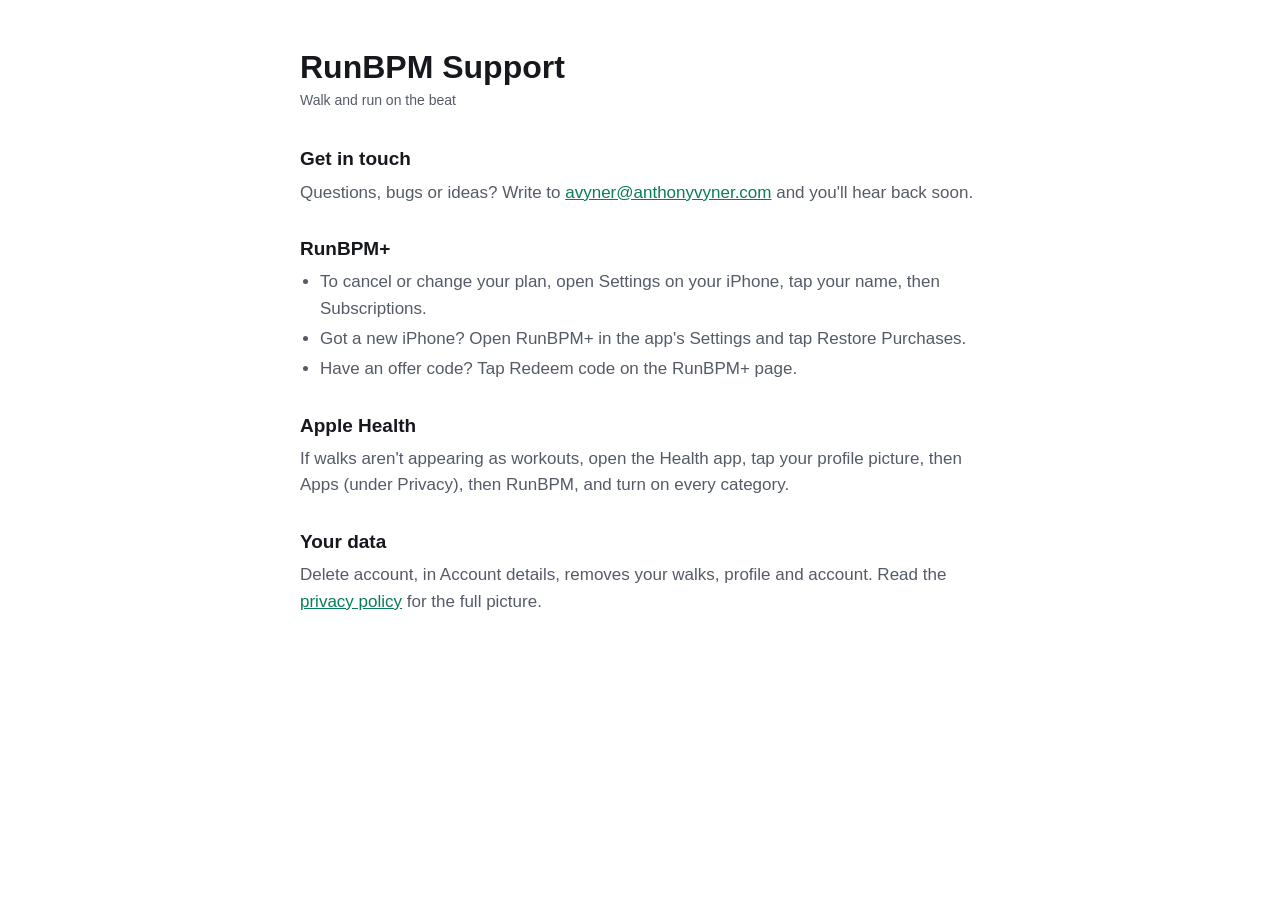
==== index.html @ c3a25493 "Privacy policy and support page for RunBPM Co-Authored-By: Claude Opus 5.5 <noreply@anthropic.com>" ====
<!doctype html>
<html lang="en">
<head>
  <meta charset="utf-8">
  <meta name="viewport" content="width=device-width, initial-scale=1">
  <title>RunBPM Support</title>
  <style>
    :root { --bg: #ffffff; --text: #16181d; --muted: #555b66; --accent: #0a7d55; }
    @media (prefers-color-scheme: dark) {
      :root { --bg: #0d0f12; --text: #f1f3f5; --muted: #a3a9b3; --accent: #5ef2a8; }
    }
    body { margin: 0; background: var(--bg); color: var(--text);
      font: 17px/1.55 -apple-system, BlinkMacSystemFont, "Segoe UI", Roboto, sans-serif; }
    main { max-width: 680px; margin: 0 auto; padding: 48px 16px 64px; }
    h1 { font-size: 32px; line-height: 1.2; margin: 0 0 4px; }
    .date { color: var(--muted); font-size: 14px; margin: 0 0 32px; }
    h2 { font-size: 19px; margin: 28px 0 6px; }
    p { margin: 0; color: var(--muted); }
    ul { margin: 0; padding-left: 20px; color: var(--muted); }
    li { margin: 4px 0; }
    a { color: var(--accent); }
  </style>
</head>
<body>
  <main>
    <h1>RunBPM Support</h1>
    <p class="date">Walk and run on the beat</p>
    <h2>Get in touch</h2>
    <p>Questions, bugs or ideas? Write to <a href="mailto:avyner@anthonyvyner.com">avyner@anthonyvyner.com</a> and you'll hear back soon.</p>
    <h2>RunBPM+</h2>
    <ul>
      <li>To cancel or change your plan, open Settings on your iPhone, tap your name, then Subscriptions.</li>
      <li>Got a new iPhone? Open RunBPM+ in the app's Settings and tap Restore Purchases.</li>
      <li>Have an offer code? Tap Redeem code on the RunBPM+ page.</li>
    </ul>
    <h2>Apple Health</h2>
    <p>If walks aren't appearing as workouts, open the Health app, tap your profile picture, then Apps (under Privacy), then RunBPM, and turn on every category.</p>
    <h2>Your data</h2>
    <p>Delete account, in Account details, removes your walks, profile and account. Read the <a href="privacy.html">privacy policy</a> for the full picture.</p>
  </main>
</body>
</html>
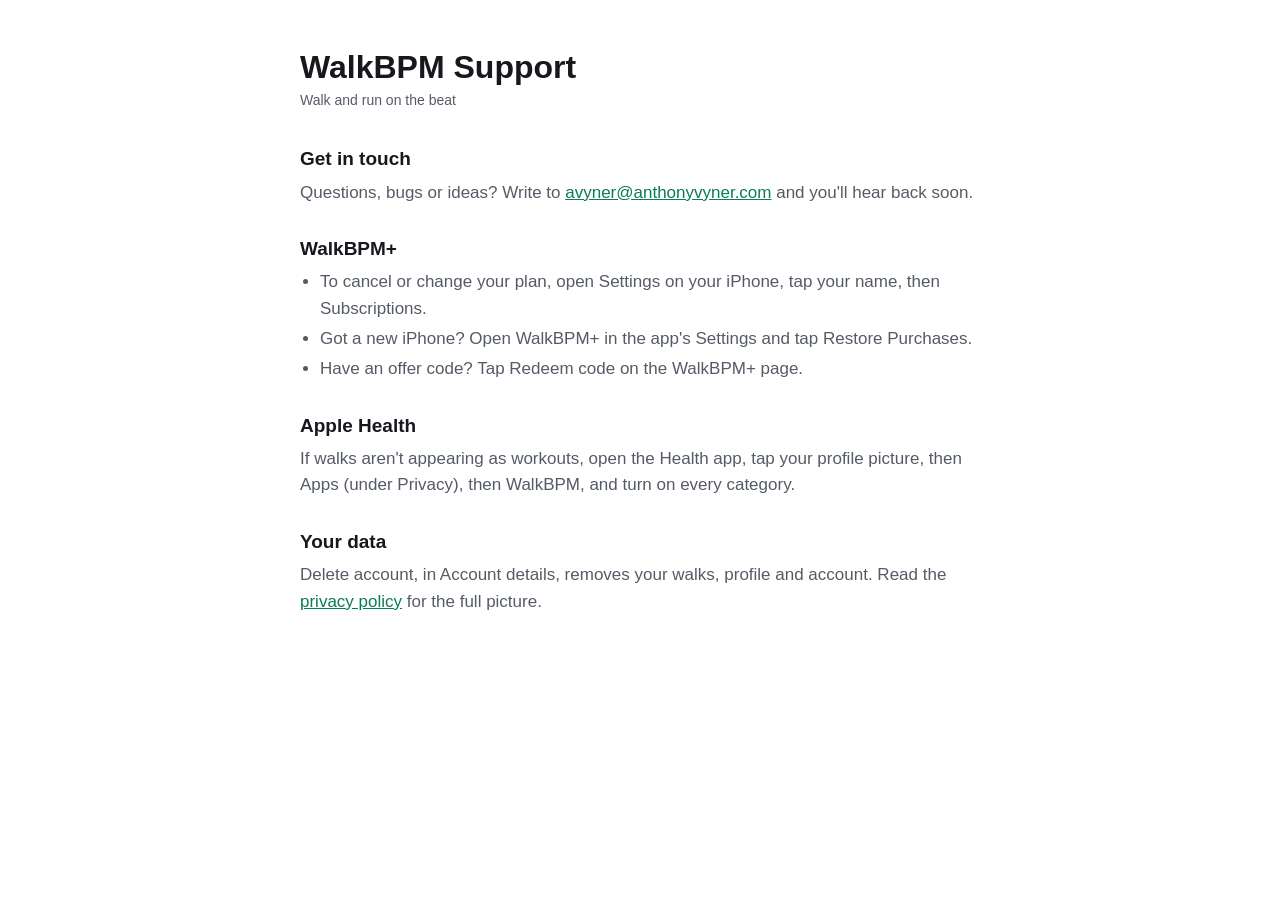
==== commit 803020f9: "Rename to WalkBPM and serve from walkbpm.app Co-Authored-By: Claude Opus 5.5 <noreply@anthropic.com>" ====
--- a/index.html
+++ b/index.html
@@ -3,7 +3,7 @@
 <head>
   <meta charset="utf-8">
   <meta name="viewport" content="width=device-width, initial-scale=1">
-  <title>RunBPM Support</title>
+  <title>WalkBPM Support</title>
   <style>
     :root { --bg: #ffffff; --text: #16181d; --muted: #555b66; --accent: #0a7d55; }
     @media (prefers-color-scheme: dark) {
@@ -23,18 +23,18 @@
 </head>
 <body>
   <main>
-    <h1>RunBPM Support</h1>
+    <h1>WalkBPM Support</h1>
     <p class="date">Walk and run on the beat</p>
     <h2>Get in touch</h2>
     <p>Questions, bugs or ideas? Write to <a href="mailto:avyner@anthonyvyner.com">avyner@anthonyvyner.com</a> and you'll hear back soon.</p>
-    <h2>RunBPM+</h2>
+    <h2>WalkBPM+</h2>
     <ul>
       <li>To cancel or change your plan, open Settings on your iPhone, tap your name, then Subscriptions.</li>
-      <li>Got a new iPhone? Open RunBPM+ in the app's Settings and tap Restore Purchases.</li>
-      <li>Have an offer code? Tap Redeem code on the RunBPM+ page.</li>
+      <li>Got a new iPhone? Open WalkBPM+ in the app's Settings and tap Restore Purchases.</li>
+      <li>Have an offer code? Tap Redeem code on the WalkBPM+ page.</li>
     </ul>
     <h2>Apple Health</h2>
-    <p>If walks aren't appearing as workouts, open the Health app, tap your profile picture, then Apps (under Privacy), then RunBPM, and turn on every category.</p>
+    <p>If walks aren't appearing as workouts, open the Health app, tap your profile picture, then Apps (under Privacy), then WalkBPM, and turn on every category.</p>
     <h2>Your data</h2>
     <p>Delete account, in Account details, removes your walks, profile and account. Read the <a href="privacy.html">privacy policy</a> for the full picture.</p>
   </main>
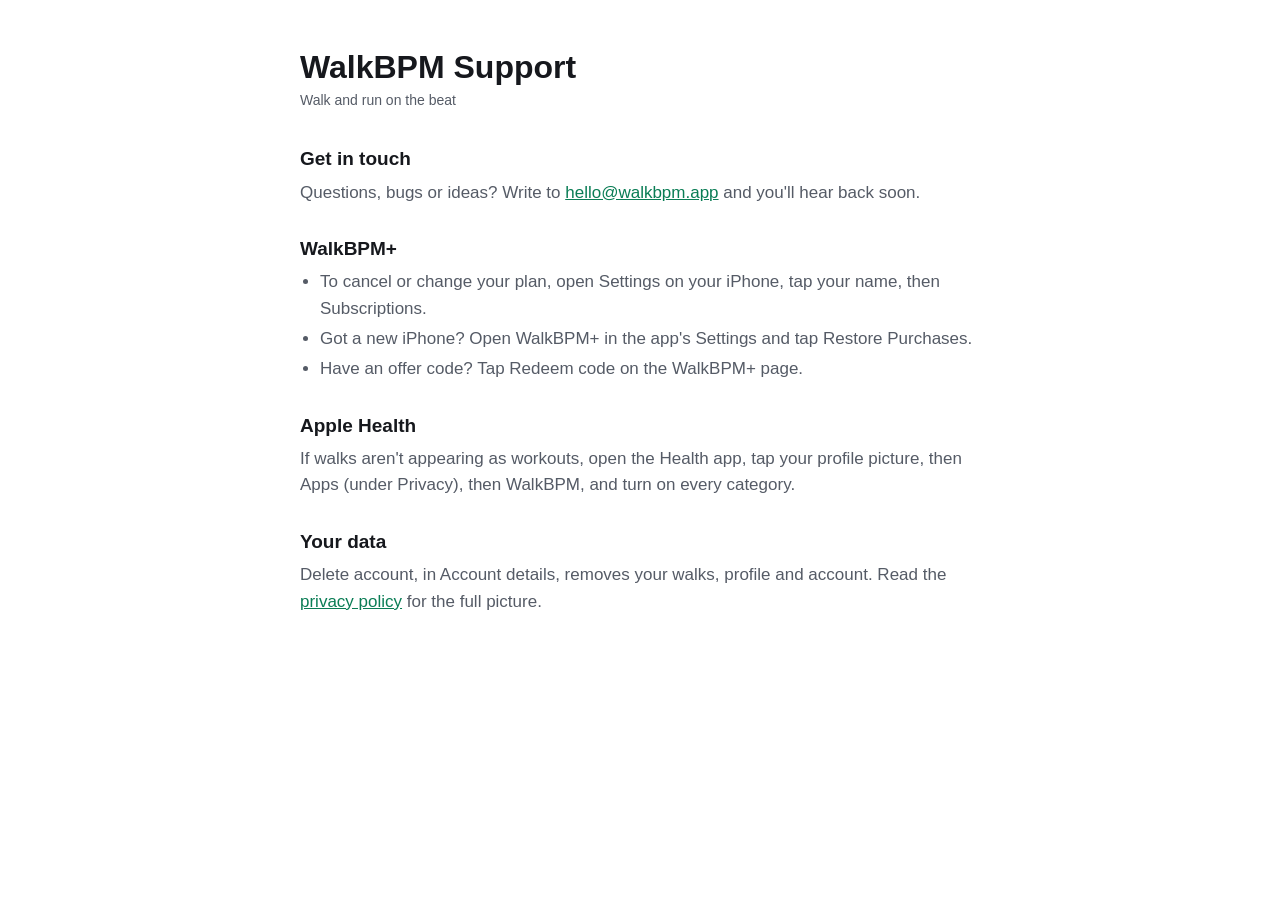
==== commit 8b785ce4: "Contact hello@walkbpm.app Co-Authored-By: Claude Opus 5.5 <noreply@anthropic.com>" ====
--- a/index.html
+++ b/index.html
@@ -26,7 +26,7 @@
     <h1>WalkBPM Support</h1>
     <p class="date">Walk and run on the beat</p>
     <h2>Get in touch</h2>
-    <p>Questions, bugs or ideas? Write to <a href="mailto:avyner@anthonyvyner.com">avyner@anthonyvyner.com</a> and you'll hear back soon.</p>
+    <p>Questions, bugs or ideas? Write to <a href="mailto:hello@walkbpm.app">hello@walkbpm.app</a> and you'll hear back soon.</p>
     <h2>WalkBPM+</h2>
     <ul>
       <li>To cancel or change your plan, open Settings on your iPhone, tap your name, then Subscriptions.</li>
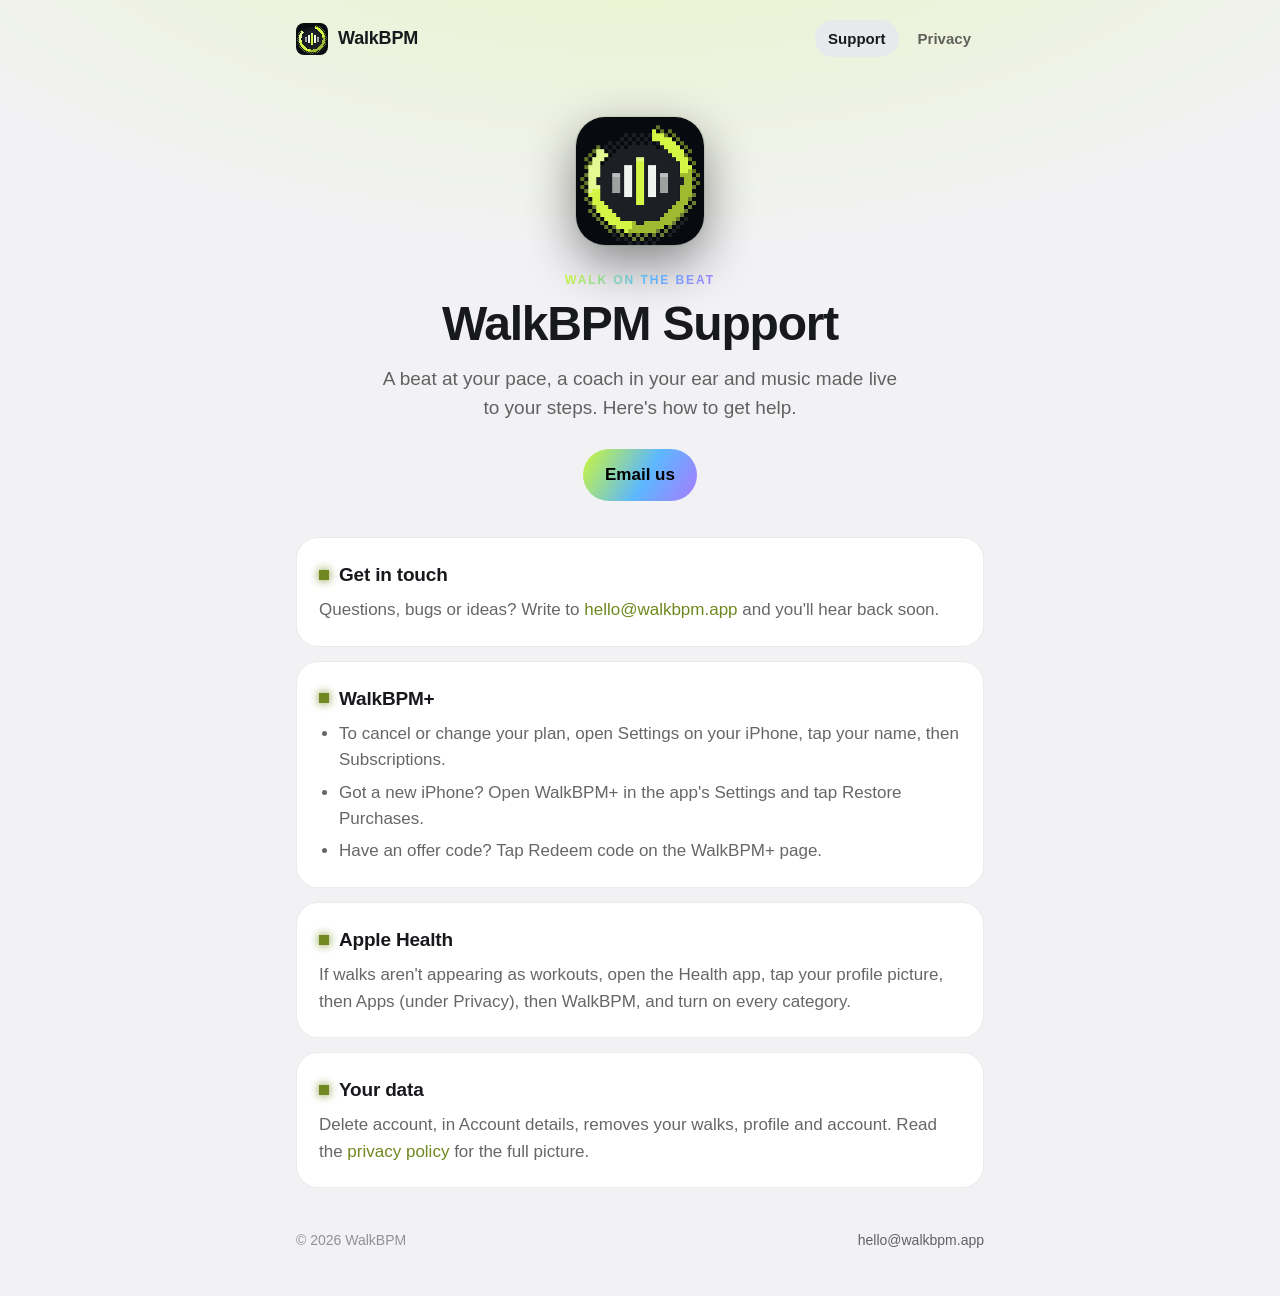
==== commit 5a69fe3f: "Theme the site to match the app Co-Authored-By: Claude Opus 5.5 <noreply@anthropic.com>" ====
--- a/index.html
+++ b/index.html
@@ -4,39 +4,56 @@
   <meta charset="utf-8">
   <meta name="viewport" content="width=device-width, initial-scale=1">
   <title>WalkBPM Support</title>
-  <style>
-    :root { --bg: #ffffff; --text: #16181d; --muted: #555b66; --accent: #0a7d55; }
-    @media (prefers-color-scheme: dark) {
-      :root { --bg: #0d0f12; --text: #f1f3f5; --muted: #a3a9b3; --accent: #5ef2a8; }
-    }
-    body { margin: 0; background: var(--bg); color: var(--text);
-      font: 17px/1.55 -apple-system, BlinkMacSystemFont, "Segoe UI", Roboto, sans-serif; }
-    main { max-width: 680px; margin: 0 auto; padding: 48px 16px 64px; }
-    h1 { font-size: 32px; line-height: 1.2; margin: 0 0 4px; }
-    .date { color: var(--muted); font-size: 14px; margin: 0 0 32px; }
-    h2 { font-size: 19px; margin: 28px 0 6px; }
-    p { margin: 0; color: var(--muted); }
-    ul { margin: 0; padding-left: 20px; color: var(--muted); }
-    li { margin: 4px 0; }
-    a { color: var(--accent); }
-  </style>
+  <meta name="description" content="Help with WalkBPM, the app that keeps your walks on the beat.">
+  <meta name="theme-color" content="#121315">
+  <link rel="icon" type="image/png" href="favicon.png">
+  <link rel="apple-touch-icon" href="apple-touch-icon.png">
+  <link rel="stylesheet" href="style.css">
 </head>
 <body>
-  <main>
-    <h1>WalkBPM Support</h1>
-    <p class="date">Walk and run on the beat</p>
-    <h2>Get in touch</h2>
-    <p>Questions, bugs or ideas? Write to <a href="mailto:hello@walkbpm.app">hello@walkbpm.app</a> and you'll hear back soon.</p>
-    <h2>WalkBPM+</h2>
-    <ul>
-      <li>To cancel or change your plan, open Settings on your iPhone, tap your name, then Subscriptions.</li>
-      <li>Got a new iPhone? Open WalkBPM+ in the app's Settings and tap Restore Purchases.</li>
-      <li>Have an offer code? Tap Redeem code on the WalkBPM+ page.</li>
-    </ul>
-    <h2>Apple Health</h2>
-    <p>If walks aren't appearing as workouts, open the Health app, tap your profile picture, then Apps (under Privacy), then WalkBPM, and turn on every category.</p>
-    <h2>Your data</h2>
-    <p>Delete account, in Account details, removes your walks, profile and account. Read the <a href="privacy.html">privacy policy</a> for the full picture.</p>
-  </main>
+  <div class="wrap">
+    <header class="top">
+      <a class="brand" href="./"><img class="pixel" src="icon.png" alt="">WalkBPM</a>
+      <nav class="nav" aria-label="Pages">
+        <a href="./" aria-current="page">Support</a>
+        <a href="privacy.html">Privacy</a>
+      </nav>
+    </header>
+    <main>
+      <section class="hero">
+        <img class="icon pixel" src="icon.png" alt="The WalkBPM app icon">
+        <div class="eyebrow">Walk on the beat</div>
+        <h1>WalkBPM Support</h1>
+        <p class="lede">A beat at your pace, a coach in your ear and music made live to your steps. Here's how to get help.</p>
+        <a class="pill" href="mailto:hello@walkbpm.app">Email us</a>
+      </section>
+      <div class="cards">
+      <article class="card">
+        <h2><span class="dot" aria-hidden="true"></span>Get in touch</h2>
+        <p>Questions, bugs or ideas? Write to <a href="mailto:hello@walkbpm.app">hello@walkbpm.app</a> and you'll hear back soon.</p>
+      </article>
+      <article class="card">
+        <h2><span class="dot" aria-hidden="true"></span>WalkBPM+</h2>
+        <ul>
+          <li>To cancel or change your plan, open Settings on your iPhone, tap your name, then Subscriptions.</li>
+          <li>Got a new iPhone? Open WalkBPM+ in the app's Settings and tap Restore Purchases.</li>
+          <li>Have an offer code? Tap Redeem code on the WalkBPM+ page.</li>
+        </ul>
+      </article>
+      <article class="card">
+        <h2><span class="dot" aria-hidden="true"></span>Apple Health</h2>
+        <p>If walks aren't appearing as workouts, open the Health app, tap your profile picture, then Apps (under Privacy), then WalkBPM, and turn on every category.</p>
+      </article>
+      <article class="card">
+        <h2><span class="dot" aria-hidden="true"></span>Your data</h2>
+        <p>Delete account, in Account details, removes your walks, profile and account. Read the <a href="privacy.html">privacy policy</a> for the full picture.</p>
+      </article>
+      </div>
+    </main>
+    <footer class="foot">
+      <span>© 2026 WalkBPM</span>
+      <a href="mailto:hello@walkbpm.app">hello@walkbpm.app</a>
+    </footer>
+  </div>
 </body>
 </html>
--- a/style.css
+++ b/style.css
@@ -0,0 +1,189 @@
+/* WalkBPM site. Colours match the app: Theme.swift and CoachPalette. */
+:root {
+  --bg: #121315;
+  --card: #1f2024;
+  --raised: #292a2e;
+  --stroke: rgba(255, 255, 255, 0.06);
+  --text: #ffffff;
+  --muted: rgba(255, 255, 255, 0.6);
+  --faint: rgba(255, 255, 255, 0.38);
+  --accent: #ccf738;
+  --blue: #5cb8ff;
+  --purple: #a87aff;
+  --gradient: linear-gradient(120deg, #ccf738, #5cb8ff 55%, #a87aff);
+  --glow: rgba(204, 247, 56, 0.16);
+  color-scheme: dark;
+}
+
+/* Light, the same way the app does it: same bones, deepened accent. */
+@media (prefers-color-scheme: light) {
+  :root:not([data-theme="dark"]) {
+    --bg: #f2f2f5;
+    --card: #ffffff;
+    --raised: #e8e9ed;
+    --stroke: rgba(0, 0, 0, 0.08);
+    --text: #17191c;
+    --muted: rgba(0, 0, 0, 0.6);
+    --faint: rgba(0, 0, 0, 0.4);
+    --accent: #70881f;
+    --glow: rgba(204, 247, 56, 0.3);
+    color-scheme: light;
+  }
+}
+
+* { box-sizing: border-box; }
+
+html { -webkit-text-size-adjust: 100%; }
+
+body {
+  margin: 0;
+  min-height: 100vh;
+  background:
+    radial-gradient(80rem 40rem at 50% -12rem, var(--glow), transparent 70%),
+    var(--bg);
+  color: var(--text);
+  font: 17px/1.55 -apple-system, BlinkMacSystemFont, "SF Pro Text", "Segoe UI", Roboto, sans-serif;
+  -webkit-font-smoothing: antialiased;
+}
+
+a { color: var(--accent); text-decoration: none; }
+a:hover { text-decoration: underline; }
+
+.wrap { max-width: 720px; margin: 0 auto; padding: 0 16px; }
+
+/* Header */
+.top {
+  display: flex;
+  align-items: center;
+  justify-content: space-between;
+  gap: 12px;
+  padding: 20px 0;
+}
+.brand {
+  display: flex;
+  align-items: center;
+  gap: 10px;
+  color: var(--text);
+  font-weight: 700;
+  font-size: 18px;
+  letter-spacing: -0.01em;
+}
+.brand:hover { text-decoration: none; }
+.brand img { width: 32px; height: 32px; border-radius: 8px; }
+.nav { display: flex; gap: 6px; }
+.nav a {
+  color: var(--muted);
+  font-size: 15px;
+  font-weight: 600;
+  padding: 7px 13px;
+  border-radius: 999px;
+}
+.nav a:hover { color: var(--text); background: var(--raised); text-decoration: none; }
+.nav a[aria-current="page"] { color: var(--text); background: var(--raised); }
+
+/* Pixel art stays crisp, like the badges in the app. */
+.pixel { image-rendering: pixelated; image-rendering: crisp-edges; }
+
+/* Hero */
+.hero { text-align: center; padding: 40px 0 36px; }
+.hero .icon {
+  display: block;
+  margin: 0 auto;
+  width: 128px;
+  height: 128px;
+  border-radius: 29px;
+  box-shadow: 0 18px 50px rgba(0, 0, 0, 0.45), 0 0 0 1px var(--stroke);
+}
+.eyebrow {
+  display: inline-block;
+  margin: 26px 0 8px;
+  font-size: 12px;
+  font-weight: 800;
+  letter-spacing: 0.16em;
+  text-transform: uppercase;
+  background: var(--gradient);
+  -webkit-background-clip: text;
+  background-clip: text;
+  color: transparent;
+}
+h1 {
+  margin: 0;
+  overflow-wrap: break-word;
+  font-size: clamp(34px, 7vw, 48px);
+  line-height: 1.08;
+  letter-spacing: -0.025em;
+}
+.lede {
+  max-width: 520px;
+  margin: 14px auto 0;
+  color: var(--muted);
+  font-size: 19px;
+}
+.pill {
+  display: inline-flex;
+  align-items: center;
+  gap: 8px;
+  margin-top: 26px;
+  padding: 13px 22px;
+  border-radius: 999px;
+  background: var(--gradient);
+  color: #000;
+  font-weight: 700;
+}
+.pill:hover { text-decoration: none; filter: brightness(1.06); }
+
+/* Cards */
+.cards { display: grid; gap: 14px; padding-bottom: 8px; }
+.card {
+  background: var(--card);
+  border: 1px solid var(--stroke);
+  border-radius: 22px;
+  padding: 22px;
+}
+.card h2 {
+  display: flex;
+  align-items: center;
+  gap: 10px;
+  margin: 0 0 8px;
+  font-size: 19px;
+  letter-spacing: -0.01em;
+}
+.card h2 .dot {
+  width: 10px;
+  height: 10px;
+  flex: none;
+  background: var(--accent);
+  box-shadow: 0 0 10px var(--accent);
+}
+.card p, .card li { margin: 0; color: var(--muted); }
+.card p + p { margin-top: 10px; }
+.card ul { margin: 0; padding-left: 20px; }
+.card li + li { margin-top: 6px; }
+
+/* Long reading, like the privacy policy */
+.doc { padding: 8px 0 0; }
+.doc .card { padding: 8px 22px; }
+.doc section { padding: 18px 0; border-top: 1px solid var(--stroke); }
+.doc section:first-child { border-top: 0; }
+.doc h2 { margin: 0 0 6px; font-size: 18px; }
+.doc p { margin: 0; color: var(--muted); }
+.updated { margin: 10px 0 0; color: var(--faint); font-size: 14px; }
+
+/* Footer */
+.foot {
+  display: flex;
+  flex-wrap: wrap;
+  justify-content: space-between;
+  gap: 8px 16px;
+  padding: 34px 0 44px;
+  color: var(--faint);
+  font-size: 14px;
+}
+.foot a { color: var(--muted); }
+
+@media (max-width: 480px) {
+  .hero { padding-top: 24px; }
+  .hero .icon { width: 104px; height: 104px; border-radius: 24px; }
+  .card { padding: 18px; }
+  .doc .card { padding: 4px 18px; }
+}
